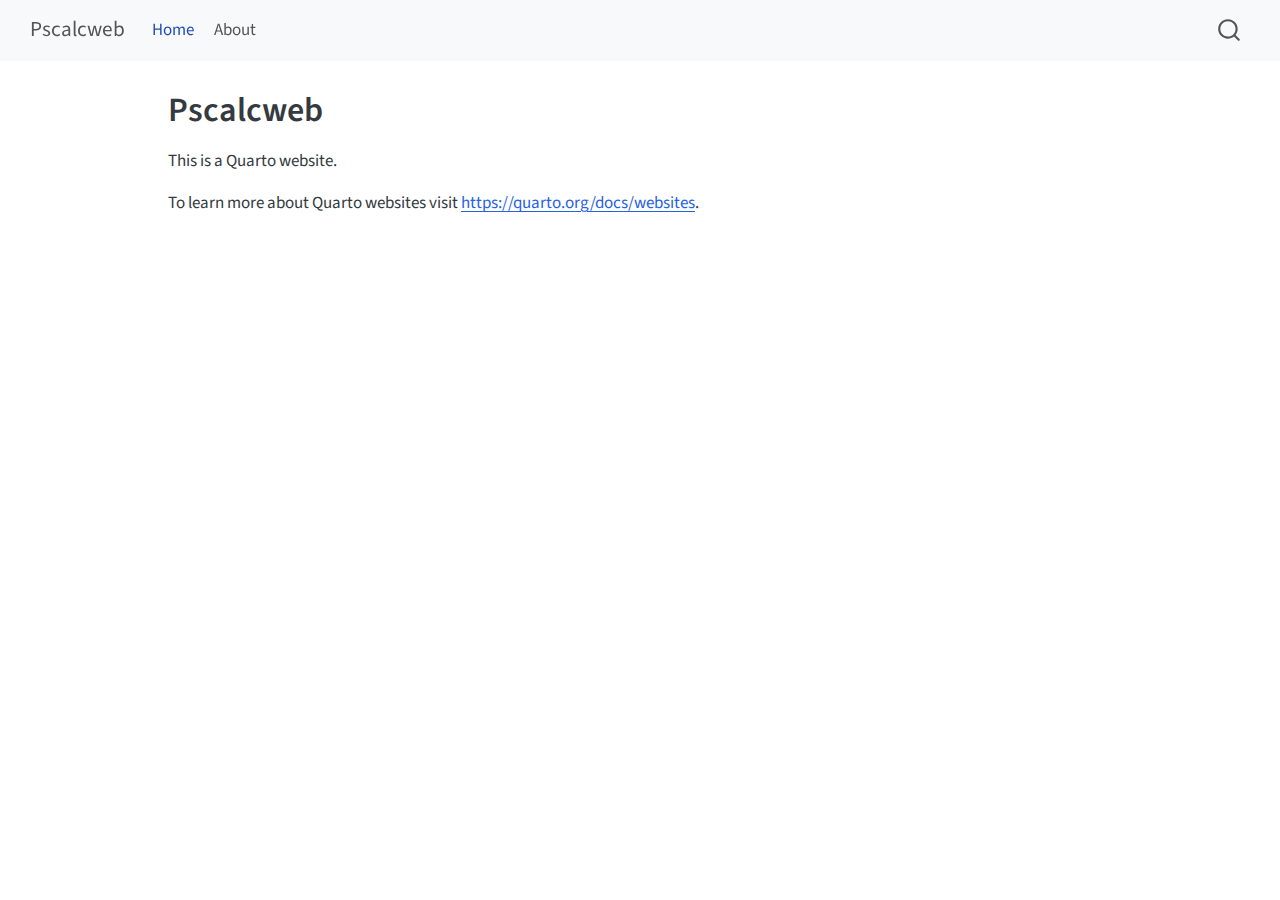
==== docs/index.html @ 0f2204b7 "Publish site to docs/" ====
<!DOCTYPE html>
<html xmlns="http://www.w3.org/1999/xhtml" lang="en" xml:lang="en"><head>

<meta charset="utf-8">
<meta name="generator" content="quarto-1.4.554">

<meta name="viewport" content="width=device-width, initial-scale=1.0, user-scalable=yes">


<title>Pscalcweb</title>
<style>
code{white-space: pre-wrap;}
span.smallcaps{font-variant: small-caps;}
div.columns{display: flex; gap: min(4vw, 1.5em);}
div.column{flex: auto; overflow-x: auto;}
div.hanging-indent{margin-left: 1.5em; text-indent: -1.5em;}
ul.task-list{list-style: none;}
ul.task-list li input[type="checkbox"] {
  width: 0.8em;
  margin: 0 0.8em 0.2em -1em; /* quarto-specific, see https://github.com/quarto-dev/quarto-cli/issues/4556 */ 
  vertical-align: middle;
}
</style>


<script src="site_libs/quarto-nav/quarto-nav.js"></script>
<script src="site_libs/quarto-nav/headroom.min.js"></script>
<script src="site_libs/clipboard/clipboard.min.js"></script>
<script src="site_libs/quarto-search/autocomplete.umd.js"></script>
<script src="site_libs/quarto-search/fuse.min.js"></script>
<script src="site_libs/quarto-search/quarto-search.js"></script>
<meta name="quarto:offset" content="./">
<script src="site_libs/quarto-html/quarto.js"></script>
<script src="site_libs/quarto-html/popper.min.js"></script>
<script src="site_libs/quarto-html/tippy.umd.min.js"></script>
<script src="site_libs/quarto-html/anchor.min.js"></script>
<link href="site_libs/quarto-html/tippy.css" rel="stylesheet">
<link href="site_libs/quarto-html/quarto-syntax-highlighting.css" rel="stylesheet" id="quarto-text-highlighting-styles">
<script src="site_libs/bootstrap/bootstrap.min.js"></script>
<link href="site_libs/bootstrap/bootstrap-icons.css" rel="stylesheet">
<link href="site_libs/bootstrap/bootstrap.min.css" rel="stylesheet" id="quarto-bootstrap" data-mode="light">
<script id="quarto-search-options" type="application/json">{
  "location": "navbar",
  "copy-button": false,
  "collapse-after": 3,
  "panel-placement": "end",
  "type": "overlay",
  "limit": 50,
  "keyboard-shortcut": [
    "f",
    "/",
    "s"
  ],
  "show-item-context": false,
  "language": {
    "search-no-results-text": "No results",
    "search-matching-documents-text": "matching documents",
    "search-copy-link-title": "Copy link to search",
    "search-hide-matches-text": "Hide additional matches",
    "search-more-match-text": "more match in this document",
    "search-more-matches-text": "more matches in this document",
    "search-clear-button-title": "Clear",
    "search-text-placeholder": "",
    "search-detached-cancel-button-title": "Cancel",
    "search-submit-button-title": "Submit",
    "search-label": "Search"
  }
}</script>


<link rel="stylesheet" href="styles.css">
</head>

<body class="nav-fixed">

<div id="quarto-search-results"></div>
  <header id="quarto-header" class="headroom fixed-top">
    <nav class="navbar navbar-expand-lg " data-bs-theme="dark">
      <div class="navbar-container container-fluid">
      <div class="navbar-brand-container mx-auto">
    <a class="navbar-brand" href="./index.html">
    <span class="navbar-title">Pscalcweb</span>
    </a>
  </div>
            <div id="quarto-search" class="" title="Search"></div>
          <button class="navbar-toggler" type="button" data-bs-toggle="collapse" data-bs-target="#navbarCollapse" aria-controls="navbarCollapse" aria-expanded="false" aria-label="Toggle navigation" onclick="if (window.quartoToggleHeadroom) { window.quartoToggleHeadroom(); }">
  <span class="navbar-toggler-icon"></span>
</button>
          <div class="collapse navbar-collapse" id="navbarCollapse">
            <ul class="navbar-nav navbar-nav-scroll me-auto">
  <li class="nav-item">
    <a class="nav-link active" href="./index.html" aria-current="page"> 
<span class="menu-text">Home</span></a>
  </li>  
  <li class="nav-item">
    <a class="nav-link" href="./about.html"> 
<span class="menu-text">About</span></a>
  </li>  
</ul>
          </div> <!-- /navcollapse -->
          <div class="quarto-navbar-tools">
</div>
      </div> <!-- /container-fluid -->
    </nav>
</header>
<!-- content -->
<div id="quarto-content" class="quarto-container page-columns page-rows-contents page-layout-article page-navbar">
<!-- sidebar -->
<!-- margin-sidebar -->
    <div id="quarto-margin-sidebar" class="sidebar margin-sidebar">
        
    </div>
<!-- main -->
<main class="content" id="quarto-document-content">

<header id="title-block-header" class="quarto-title-block default">
<div class="quarto-title">
<h1 class="title">Pscalcweb</h1>
</div>



<div class="quarto-title-meta">

    
  
    
  </div>
  


</header>


<p>This is a Quarto website.</p>
<p>To learn more about Quarto websites visit <a href="https://quarto.org/docs/websites" class="uri">https://quarto.org/docs/websites</a>.</p>



</main> <!-- /main -->
<script id="quarto-html-after-body" type="application/javascript">
window.document.addEventListener("DOMContentLoaded", function (event) {
  const toggleBodyColorMode = (bsSheetEl) => {
    const mode = bsSheetEl.getAttribute("data-mode");
    const bodyEl = window.document.querySelector("body");
    if (mode === "dark") {
      bodyEl.classList.add("quarto-dark");
      bodyEl.classList.remove("quarto-light");
    } else {
      bodyEl.classList.add("quarto-light");
      bodyEl.classList.remove("quarto-dark");
    }
  }
  const toggleBodyColorPrimary = () => {
    const bsSheetEl = window.document.querySelector("link#quarto-bootstrap");
    if (bsSheetEl) {
      toggleBodyColorMode(bsSheetEl);
    }
  }
  toggleBodyColorPrimary();  
  const icon = "";
  const anchorJS = new window.AnchorJS();
  anchorJS.options = {
    placement: 'right',
    icon: icon
  };
  anchorJS.add('.anchored');
  const isCodeAnnotation = (el) => {
    for (const clz of el.classList) {
      if (clz.startsWith('code-annotation-')) {                     
        return true;
      }
    }
    return false;
  }
  const clipboard = new window.ClipboardJS('.code-copy-button', {
    text: function(trigger) {
      const codeEl = trigger.previousElementSibling.cloneNode(true);
      for (const childEl of codeEl.children) {
        if (isCodeAnnotation(childEl)) {
          childEl.remove();
        }
      }
      return codeEl.innerText;
    }
  });
  clipboard.on('success', function(e) {
    // button target
    const button = e.trigger;
    // don't keep focus
    button.blur();
    // flash "checked"
    button.classList.add('code-copy-button-checked');
    var currentTitle = button.getAttribute("title");
    button.setAttribute("title", "Copied!");
    let tooltip;
    if (window.bootstrap) {
      button.setAttribute("data-bs-toggle", "tooltip");
      button.setAttribute("data-bs-placement", "left");
      button.setAttribute("data-bs-title", "Copied!");
      tooltip = new bootstrap.Tooltip(button, 
        { trigger: "manual", 
          customClass: "code-copy-button-tooltip",
          offset: [0, -8]});
      tooltip.show();    
    }
    setTimeout(function() {
      if (tooltip) {
        tooltip.hide();
        button.removeAttribute("data-bs-title");
        button.removeAttribute("data-bs-toggle");
        button.removeAttribute("data-bs-placement");
      }
      button.setAttribute("title", currentTitle);
      button.classList.remove('code-copy-button-checked');
    }, 1000);
    // clear code selection
    e.clearSelection();
  });
    var localhostRegex = new RegExp(/^(?:http|https):\/\/localhost\:?[0-9]*\//);
    var mailtoRegex = new RegExp(/^mailto:/);
      var filterRegex = new RegExp('/' + window.location.host + '/');
    var isInternal = (href) => {
        return filterRegex.test(href) || localhostRegex.test(href) || mailtoRegex.test(href);
    }
    // Inspect non-navigation links and adorn them if external
 	var links = window.document.querySelectorAll('a[href]:not(.nav-link):not(.navbar-brand):not(.toc-action):not(.sidebar-link):not(.sidebar-item-toggle):not(.pagination-link):not(.no-external):not([aria-hidden]):not(.dropdown-item):not(.quarto-navigation-tool)');
    for (var i=0; i<links.length; i++) {
      const link = links[i];
      if (!isInternal(link.href)) {
        // undo the damage that might have been done by quarto-nav.js in the case of
        // links that we want to consider external
        if (link.dataset.originalHref !== undefined) {
          link.href = link.dataset.originalHref;
        }
      }
    }
  function tippyHover(el, contentFn, onTriggerFn, onUntriggerFn) {
    const config = {
      allowHTML: true,
      maxWidth: 500,
      delay: 100,
      arrow: false,
      appendTo: function(el) {
          return el.parentElement;
      },
      interactive: true,
      interactiveBorder: 10,
      theme: 'quarto',
      placement: 'bottom-start',
    };
    if (contentFn) {
      config.content = contentFn;
    }
    if (onTriggerFn) {
      config.onTrigger = onTriggerFn;
    }
    if (onUntriggerFn) {
      config.onUntrigger = onUntriggerFn;
    }
    window.tippy(el, config); 
  }
  const noterefs = window.document.querySelectorAll('a[role="doc-noteref"]');
  for (var i=0; i<noterefs.length; i++) {
    const ref = noterefs[i];
    tippyHover(ref, function() {
      // use id or data attribute instead here
      let href = ref.getAttribute('data-footnote-href') || ref.getAttribute('href');
      try { href = new URL(href).hash; } catch {}
      const id = href.replace(/^#\/?/, "");
      const note = window.document.getElementById(id);
      if (note) {
        return note.innerHTML;
      } else {
        return "";
      }
    });
  }
  const xrefs = window.document.querySelectorAll('a.quarto-xref');
  const processXRef = (id, note) => {
    // Strip column container classes
    const stripColumnClz = (el) => {
      el.classList.remove("page-full", "page-columns");
      if (el.children) {
        for (const child of el.children) {
          stripColumnClz(child);
        }
      }
    }
    stripColumnClz(note)
    if (id === null || id.startsWith('sec-')) {
      // Special case sections, only their first couple elements
      const container = document.createElement("div");
      if (note.children && note.children.length > 2) {
        container.appendChild(note.children[0].cloneNode(true));
        for (let i = 1; i < note.children.length; i++) {
          const child = note.children[i];
          if (child.tagName === "P" && child.innerText === "") {
            continue;
          } else {
            container.appendChild(child.cloneNode(true));
            break;
          }
        }
        if (window.Quarto?.typesetMath) {
          window.Quarto.typesetMath(container);
        }
        return container.innerHTML
      } else {
        if (window.Quarto?.typesetMath) {
          window.Quarto.typesetMath(note);
        }
        return note.innerHTML;
      }
    } else {
      // Remove any anchor links if they are present
      const anchorLink = note.querySelector('a.anchorjs-link');
      if (anchorLink) {
        anchorLink.remove();
      }
      if (window.Quarto?.typesetMath) {
        window.Quarto.typesetMath(note);
      }
      // TODO in 1.5, we should make sure this works without a callout special case
      if (note.classList.contains("callout")) {
        return note.outerHTML;
      } else {
        return note.innerHTML;
      }
    }
  }
  for (var i=0; i<xrefs.length; i++) {
    const xref = xrefs[i];
    tippyHover(xref, undefined, function(instance) {
      instance.disable();
      let url = xref.getAttribute('href');
      let hash = undefined; 
      if (url.startsWith('#')) {
        hash = url;
      } else {
        try { hash = new URL(url).hash; } catch {}
      }
      if (hash) {
        const id = hash.replace(/^#\/?/, "");
        const note = window.document.getElementById(id);
        if (note !== null) {
          try {
            const html = processXRef(id, note.cloneNode(true));
            instance.setContent(html);
          } finally {
            instance.enable();
            instance.show();
          }
        } else {
          // See if we can fetch this
          fetch(url.split('#')[0])
          .then(res => res.text())
          .then(html => {
            const parser = new DOMParser();
            const htmlDoc = parser.parseFromString(html, "text/html");
            const note = htmlDoc.getElementById(id);
            if (note !== null) {
              const html = processXRef(id, note);
              instance.setContent(html);
            } 
          }).finally(() => {
            instance.enable();
            instance.show();
          });
        }
      } else {
        // See if we can fetch a full url (with no hash to target)
        // This is a special case and we should probably do some content thinning / targeting
        fetch(url)
        .then(res => res.text())
        .then(html => {
          const parser = new DOMParser();
          const htmlDoc = parser.parseFromString(html, "text/html");
          const note = htmlDoc.querySelector('main.content');
          if (note !== null) {
            // This should only happen for chapter cross references
            // (since there is no id in the URL)
            // remove the first header
            if (note.children.length > 0 && note.children[0].tagName === "HEADER") {
              note.children[0].remove();
            }
            const html = processXRef(null, note);
            instance.setContent(html);
          } 
        }).finally(() => {
          instance.enable();
          instance.show();
        });
      }
    }, function(instance) {
    });
  }
      let selectedAnnoteEl;
      const selectorForAnnotation = ( cell, annotation) => {
        let cellAttr = 'data-code-cell="' + cell + '"';
        let lineAttr = 'data-code-annotation="' +  annotation + '"';
        const selector = 'span[' + cellAttr + '][' + lineAttr + ']';
        return selector;
      }
      const selectCodeLines = (annoteEl) => {
        const doc = window.document;
        const targetCell = annoteEl.getAttribute("data-target-cell");
        const targetAnnotation = annoteEl.getAttribute("data-target-annotation");
        const annoteSpan = window.document.querySelector(selectorForAnnotation(targetCell, targetAnnotation));
        const lines = annoteSpan.getAttribute("data-code-lines").split(",");
        const lineIds = lines.map((line) => {
          return targetCell + "-" + line;
        })
        let top = null;
        let height = null;
        let parent = null;
        if (lineIds.length > 0) {
            //compute the position of the single el (top and bottom and make a div)
            const el = window.document.getElementById(lineIds[0]);
            top = el.offsetTop;
            height = el.offsetHeight;
            parent = el.parentElement.parentElement;
          if (lineIds.length > 1) {
            const lastEl = window.document.getElementById(lineIds[lineIds.length - 1]);
            const bottom = lastEl.offsetTop + lastEl.offsetHeight;
            height = bottom - top;
          }
          if (top !== null && height !== null && parent !== null) {
            // cook up a div (if necessary) and position it 
            let div = window.document.getElementById("code-annotation-line-highlight");
            if (div === null) {
              div = window.document.createElement("div");
              div.setAttribute("id", "code-annotation-line-highlight");
              div.style.position = 'absolute';
              parent.appendChild(div);
            }
            div.style.top = top - 2 + "px";
            div.style.height = height + 4 + "px";
            div.style.left = 0;
            let gutterDiv = window.document.getElementById("code-annotation-line-highlight-gutter");
            if (gutterDiv === null) {
              gutterDiv = window.document.createElement("div");
              gutterDiv.setAttribute("id", "code-annotation-line-highlight-gutter");
              gutterDiv.style.position = 'absolute';
              const codeCell = window.document.getElementById(targetCell);
              const gutter = codeCell.querySelector('.code-annotation-gutter');
              gutter.appendChild(gutterDiv);
            }
            gutterDiv.style.top = top - 2 + "px";
            gutterDiv.style.height = height + 4 + "px";
          }
          selectedAnnoteEl = annoteEl;
        }
      };
      const unselectCodeLines = () => {
        const elementsIds = ["code-annotation-line-highlight", "code-annotation-line-highlight-gutter"];
        elementsIds.forEach((elId) => {
          const div = window.document.getElementById(elId);
          if (div) {
            div.remove();
          }
        });
        selectedAnnoteEl = undefined;
      };
        // Handle positioning of the toggle
    window.addEventListener(
      "resize",
      throttle(() => {
        elRect = undefined;
        if (selectedAnnoteEl) {
          selectCodeLines(selectedAnnoteEl);
        }
      }, 10)
    );
    function throttle(fn, ms) {
    let throttle = false;
    let timer;
      return (...args) => {
        if(!throttle) { // first call gets through
            fn.apply(this, args);
            throttle = true;
        } else { // all the others get throttled
            if(timer) clearTimeout(timer); // cancel #2
            timer = setTimeout(() => {
              fn.apply(this, args);
              timer = throttle = false;
            }, ms);
        }
      };
    }
      // Attach click handler to the DT
      const annoteDls = window.document.querySelectorAll('dt[data-target-cell]');
      for (const annoteDlNode of annoteDls) {
        annoteDlNode.addEventListener('click', (event) => {
          const clickedEl = event.target;
          if (clickedEl !== selectedAnnoteEl) {
            unselectCodeLines();
            const activeEl = window.document.querySelector('dt[data-target-cell].code-annotation-active');
            if (activeEl) {
              activeEl.classList.remove('code-annotation-active');
            }
            selectCodeLines(clickedEl);
            clickedEl.classList.add('code-annotation-active');
          } else {
            // Unselect the line
            unselectCodeLines();
            clickedEl.classList.remove('code-annotation-active');
          }
        });
      }
  const findCites = (el) => {
    const parentEl = el.parentElement;
    if (parentEl) {
      const cites = parentEl.dataset.cites;
      if (cites) {
        return {
          el,
          cites: cites.split(' ')
        };
      } else {
        return findCites(el.parentElement)
      }
    } else {
      return undefined;
    }
  };
  var bibliorefs = window.document.querySelectorAll('a[role="doc-biblioref"]');
  for (var i=0; i<bibliorefs.length; i++) {
    const ref = bibliorefs[i];
    const citeInfo = findCites(ref);
    if (citeInfo) {
      tippyHover(citeInfo.el, function() {
        var popup = window.document.createElement('div');
        citeInfo.cites.forEach(function(cite) {
          var citeDiv = window.document.createElement('div');
          citeDiv.classList.add('hanging-indent');
          citeDiv.classList.add('csl-entry');
          var biblioDiv = window.document.getElementById('ref-' + cite);
          if (biblioDiv) {
            citeDiv.innerHTML = biblioDiv.innerHTML;
          }
          popup.appendChild(citeDiv);
        });
        return popup.innerHTML;
      });
    }
  }
});
</script>
</div> <!-- /content -->




</body></html>
---- docs/site_libs/quarto-html/tippy.css ----
.tippy-box[data-animation=fade][data-state=hidden]{opacity:0}[data-tippy-root]{max-width:calc(100vw - 10px)}.tippy-box{position:relative;background-color:#333;color:#fff;border-radius:4px;font-size:14px;line-height:1.4;white-space:normal;outline:0;transition-property:transform,visibility,opacity}.tippy-box[data-placement^=top]>.tippy-arrow{bottom:0}.tippy-box[data-placement^=top]>.tippy-arrow:before{bottom:-7px;left:0;border-width:8px 8px 0;border-top-color:initial;transform-origin:center top}.tippy-box[data-placement^=bottom]>.tippy-arrow{top:0}.tippy-box[data-placement^=bottom]>.tippy-arrow:before{top:-7px;left:0;border-width:0 8px 8px;border-bottom-color:initial;transform-origin:center bottom}.tippy-box[data-placement^=left]>.tippy-arrow{right:0}.tippy-box[data-placement^=left]>.tippy-arrow:before{border-width:8px 0 8px 8px;border-left-color:initial;right:-7px;transform-origin:center left}.tippy-box[data-placement^=right]>.tippy-arrow{left:0}.tippy-box[data-placement^=right]>.tippy-arrow:before{left:-7px;border-width:8px 8px 8px 0;border-right-color:initial;transform-origin:center right}.tippy-box[data-inertia][data-state=visible]{transition-timing-function:cubic-bezier(.54,1.5,.38,1.11)}.tippy-arrow{width:16px;height:16px;color:#333}.tippy-arrow:before{content:"";position:absolute;border-color:transparent;border-style:solid}.tippy-content{position:relative;padding:5px 9px;z-index:1}
---- docs/site_libs/quarto-html/quarto-syntax-highlighting.css ----
/* quarto syntax highlight colors */
:root {
  --quarto-hl-ot-color: #003B4F;
  --quarto-hl-at-color: #657422;
  --quarto-hl-ss-color: #20794D;
  --quarto-hl-an-color: #5E5E5E;
  --quarto-hl-fu-color: #4758AB;
  --quarto-hl-st-color: #20794D;
  --quarto-hl-cf-color: #003B4F;
  --quarto-hl-op-color: #5E5E5E;
  --quarto-hl-er-color: #AD0000;
  --quarto-hl-bn-color: #AD0000;
  --quarto-hl-al-color: #AD0000;
  --quarto-hl-va-color: #111111;
  --quarto-hl-bu-color: inherit;
  --quarto-hl-ex-color: inherit;
  --quarto-hl-pp-color: #AD0000;
  --quarto-hl-in-color: #5E5E5E;
  --quarto-hl-vs-color: #20794D;
  --quarto-hl-wa-color: #5E5E5E;
  --quarto-hl-do-color: #5E5E5E;
  --quarto-hl-im-color: #00769E;
  --quarto-hl-ch-color: #20794D;
  --quarto-hl-dt-color: #AD0000;
  --quarto-hl-fl-color: #AD0000;
  --quarto-hl-co-color: #5E5E5E;
  --quarto-hl-cv-color: #5E5E5E;
  --quarto-hl-cn-color: #8f5902;
  --quarto-hl-sc-color: #5E5E5E;
  --quarto-hl-dv-color: #AD0000;
  --quarto-hl-kw-color: #003B4F;
}

/* other quarto variables */
:root {
  --quarto-font-monospace: SFMono-Regular, Menlo, Monaco, Consolas, "Liberation Mono", "Courier New", monospace;
}

pre > code.sourceCode > span {
  color: #003B4F;
}

code span {
  color: #003B4F;
}

code.sourceCode > span {
  color: #003B4F;
}

div.sourceCode,
div.sourceCode pre.sourceCode {
  color: #003B4F;
}

code span.ot {
  color: #003B4F;
  font-style: inherit;
}

code span.at {
  color: #657422;
  font-style: inherit;
}

code span.ss {
  color: #20794D;
  font-style: inherit;
}

code span.an {
  color: #5E5E5E;
  font-style: inherit;
}

code span.fu {
  color: #4758AB;
  font-style: inherit;
}

code span.st {
  color: #20794D;
  font-style: inherit;
}

code span.cf {
  color: #003B4F;
  font-style: inherit;
}

code span.op {
  color: #5E5E5E;
  font-style: inherit;
}

code span.er {
  color: #AD0000;
  font-style: inherit;
}

code span.bn {
  color: #AD0000;
  font-style: inherit;
}

code span.al {
  color: #AD0000;
  font-style: inherit;
}

code span.va {
  color: #111111;
  font-style: inherit;
}

code span.bu {
  font-style: inherit;
}

code span.ex {
  font-style: inherit;
}

code span.pp {
  color: #AD0000;
  font-style: inherit;
}

code span.in {
  color: #5E5E5E;
  font-style: inherit;
}

code span.vs {
  color: #20794D;
  font-style: inherit;
}

code span.wa {
  color: #5E5E5E;
  font-style: italic;
}

code span.do {
  color: #5E5E5E;
  font-style: italic;
}

code span.im {
  color: #00769E;
  font-style: inherit;
}

code span.ch {
  color: #20794D;
  font-style: inherit;
}

code span.dt {
  color: #AD0000;
  font-style: inherit;
}

code span.fl {
  color: #AD0000;
  font-style: inherit;
}

code span.co {
  color: #5E5E5E;
  font-style: inherit;
}

code span.cv {
  color: #5E5E5E;
  font-style: italic;
}

code span.cn {
  color: #8f5902;
  font-style: inherit;
}

code span.sc {
  color: #5E5E5E;
  font-style: inherit;
}

code span.dv {
  color: #AD0000;
  font-style: inherit;
}

code span.kw {
  color: #003B4F;
  font-style: inherit;
}

.prevent-inlining {
  content: "</";
}

/*# sourceMappingURL=debc5d5d77c3f9108843748ff7464032.css.map */
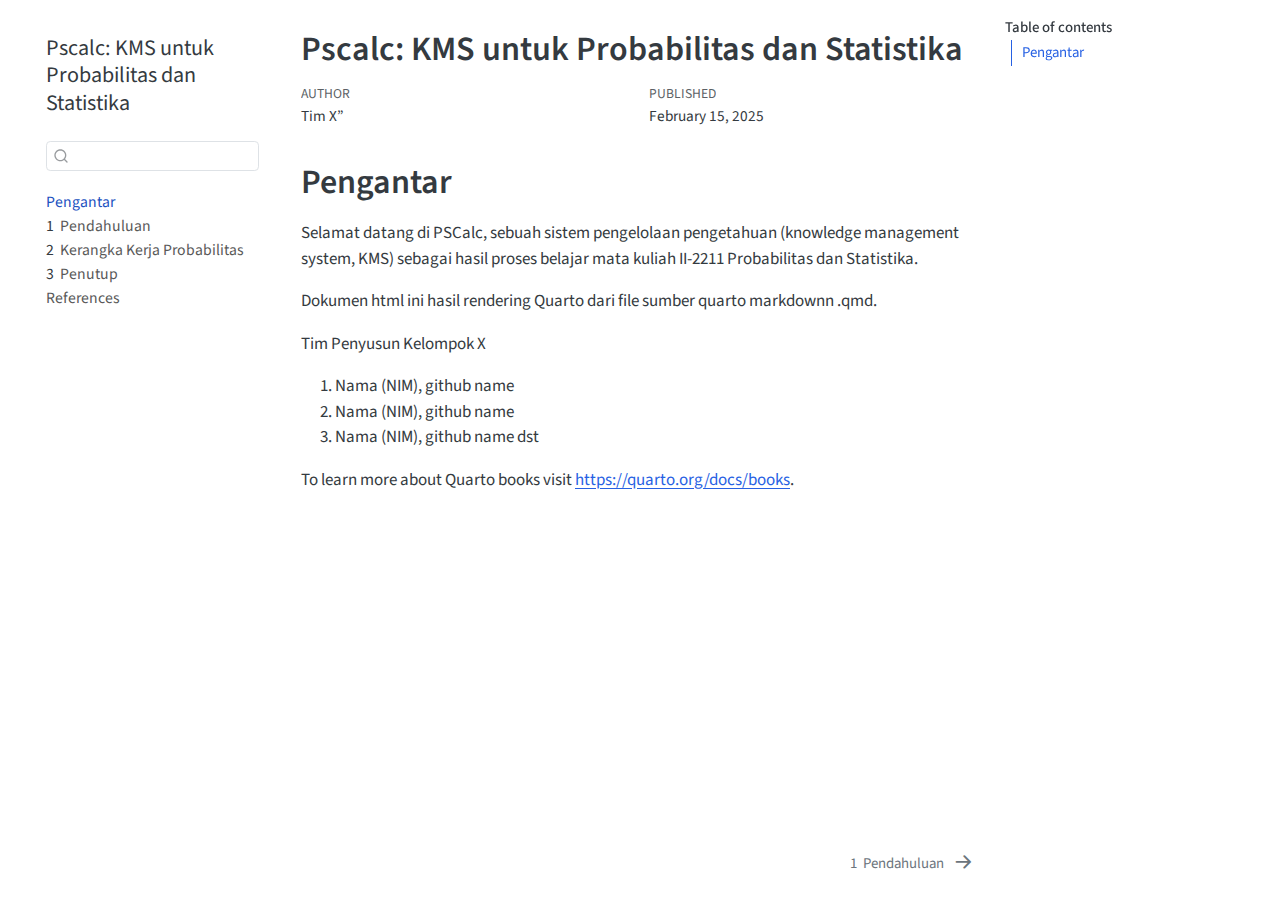
==== commit 7ee24d52: "Problem set 1" ====
--- a/docs/index.html
+++ b/docs/index.html
@@ -2,12 +2,14 @@
 <html xmlns="http://www.w3.org/1999/xhtml" lang="en" xml:lang="en"><head>
 
 <meta charset="utf-8">
-<meta name="generator" content="quarto-1.4.554">
+<meta name="generator" content="quarto-1.4.553">
 
 <meta name="viewport" content="width=device-width, initial-scale=1.0, user-scalable=yes">
 
-
-<title>Pscalcweb</title>
+<meta name="author" content="Tim X”">
+<meta name="dcterms.date" content="2025-02-15">
+
+<title>Pscalc: KMS untuk Probabilitas dan Statistika</title>
 <style>
 code{white-space: pre-wrap;}
 span.smallcaps{font-variant: small-caps;}
@@ -30,6 +32,7 @@
 <script src="site_libs/quarto-search/fuse.min.js"></script>
 <script src="site_libs/quarto-search/quarto-search.js"></script>
 <meta name="quarto:offset" content="./">
+<link href="./intro.html" rel="next">
 <script src="site_libs/quarto-html/quarto.js"></script>
 <script src="site_libs/quarto-html/popper.min.js"></script>
 <script src="site_libs/quarto-html/tippy.umd.min.js"></script>
@@ -40,11 +43,11 @@
 <link href="site_libs/bootstrap/bootstrap-icons.css" rel="stylesheet">
 <link href="site_libs/bootstrap/bootstrap.min.css" rel="stylesheet" id="quarto-bootstrap" data-mode="light">
 <script id="quarto-search-options" type="application/json">{
-  "location": "navbar",
+  "location": "sidebar",
   "copy-button": false,
   "collapse-after": 3,
-  "panel-placement": "end",
-  "type": "overlay",
+  "panel-placement": "start",
+  "type": "textbox",
   "limit": 50,
   "keyboard-shortcut": [
     "f",
@@ -68,61 +71,111 @@
 }</script>
 
 
-<link rel="stylesheet" href="styles.css">
 </head>
 
-<body class="nav-fixed">
+<body class="nav-sidebar floating">
 
 <div id="quarto-search-results"></div>
   <header id="quarto-header" class="headroom fixed-top">
-    <nav class="navbar navbar-expand-lg " data-bs-theme="dark">
-      <div class="navbar-container container-fluid">
-      <div class="navbar-brand-container mx-auto">
-    <a class="navbar-brand" href="./index.html">
-    <span class="navbar-title">Pscalcweb</span>
-    </a>
-  </div>
-            <div id="quarto-search" class="" title="Search"></div>
-          <button class="navbar-toggler" type="button" data-bs-toggle="collapse" data-bs-target="#navbarCollapse" aria-controls="navbarCollapse" aria-expanded="false" aria-label="Toggle navigation" onclick="if (window.quartoToggleHeadroom) { window.quartoToggleHeadroom(); }">
-  <span class="navbar-toggler-icon"></span>
-</button>
-          <div class="collapse navbar-collapse" id="navbarCollapse">
-            <ul class="navbar-nav navbar-nav-scroll me-auto">
-  <li class="nav-item">
-    <a class="nav-link active" href="./index.html" aria-current="page"> 
-<span class="menu-text">Home</span></a>
-  </li>  
-  <li class="nav-item">
-    <a class="nav-link" href="./about.html"> 
-<span class="menu-text">About</span></a>
-  </li>  
-</ul>
-          </div> <!-- /navcollapse -->
-          <div class="quarto-navbar-tools">
-</div>
-      </div> <!-- /container-fluid -->
-    </nav>
+  <nav class="quarto-secondary-nav">
+    <div class="container-fluid d-flex">
+      <button type="button" class="quarto-btn-toggle btn" data-bs-toggle="collapse" data-bs-target=".quarto-sidebar-collapse-item" aria-controls="quarto-sidebar" aria-expanded="false" aria-label="Toggle sidebar navigation" onclick="if (window.quartoToggleHeadroom) { window.quartoToggleHeadroom(); }">
+        <i class="bi bi-layout-text-sidebar-reverse"></i>
+      </button>
+        <nav class="quarto-page-breadcrumbs" aria-label="breadcrumb"><ol class="breadcrumb"><li class="breadcrumb-item"><a href="./index.html">Pengantar</a></li></ol></nav>
+        <a class="flex-grow-1" role="button" data-bs-toggle="collapse" data-bs-target=".quarto-sidebar-collapse-item" aria-controls="quarto-sidebar" aria-expanded="false" aria-label="Toggle sidebar navigation" onclick="if (window.quartoToggleHeadroom) { window.quartoToggleHeadroom(); }">      
+        </a>
+      <button type="button" class="btn quarto-search-button" aria-label="" onclick="window.quartoOpenSearch();">
+        <i class="bi bi-search"></i>
+      </button>
+    </div>
+  </nav>
 </header>
 <!-- content -->
-<div id="quarto-content" class="quarto-container page-columns page-rows-contents page-layout-article page-navbar">
+<div id="quarto-content" class="quarto-container page-columns page-rows-contents page-layout-article">
 <!-- sidebar -->
+  <nav id="quarto-sidebar" class="sidebar collapse collapse-horizontal quarto-sidebar-collapse-item sidebar-navigation floating overflow-auto">
+    <div class="pt-lg-2 mt-2 text-left sidebar-header">
+    <div class="sidebar-title mb-0 py-0">
+      <a href="./">Pscalc: KMS untuk Probabilitas dan Statistika</a> 
+    </div>
+      </div>
+        <div class="mt-2 flex-shrink-0 align-items-center">
+        <div class="sidebar-search">
+        <div id="quarto-search" class="" title="Search"></div>
+        </div>
+        </div>
+    <div class="sidebar-menu-container"> 
+    <ul class="list-unstyled mt-1">
+        <li class="sidebar-item">
+  <div class="sidebar-item-container"> 
+  <a href="./index.html" class="sidebar-item-text sidebar-link active">
+ <span class="menu-text">Pengantar</span></a>
+  </div>
+</li>
+        <li class="sidebar-item">
+  <div class="sidebar-item-container"> 
+  <a href="./intro.html" class="sidebar-item-text sidebar-link">
+ <span class="menu-text"><span class="chapter-number">1</span>&nbsp; <span class="chapter-title">Pendahuluan</span></span></a>
+  </div>
+</li>
+        <li class="sidebar-item">
+  <div class="sidebar-item-container"> 
+  <a href="./ps1/index.html" class="sidebar-item-text sidebar-link">
+ <span class="menu-text"><span class="chapter-number">2</span>&nbsp; <span class="chapter-title">Kerangka Kerja Probabilitas</span></span></a>
+  </div>
+</li>
+        <li class="sidebar-item">
+  <div class="sidebar-item-container"> 
+  <a href="./summary.html" class="sidebar-item-text sidebar-link">
+ <span class="menu-text"><span class="chapter-number">3</span>&nbsp; <span class="chapter-title">Penutup</span></span></a>
+  </div>
+</li>
+        <li class="sidebar-item">
+  <div class="sidebar-item-container"> 
+  <a href="./references.html" class="sidebar-item-text sidebar-link">
+ <span class="menu-text">References</span></a>
+  </div>
+</li>
+    </ul>
+    </div>
+</nav>
+<div id="quarto-sidebar-glass" class="quarto-sidebar-collapse-item" data-bs-toggle="collapse" data-bs-target=".quarto-sidebar-collapse-item"></div>
 <!-- margin-sidebar -->
     <div id="quarto-margin-sidebar" class="sidebar margin-sidebar">
-        
+        <nav id="TOC" role="doc-toc" class="toc-active">
+    <h2 id="toc-title">Table of contents</h2>
+   
+  <ul>
+  <li><a href="#pengantar" id="toc-pengantar" class="nav-link active" data-scroll-target="#pengantar">Pengantar</a></li>
+  </ul>
+</nav>
     </div>
 <!-- main -->
 <main class="content" id="quarto-document-content">
 
 <header id="title-block-header" class="quarto-title-block default">
 <div class="quarto-title">
-<h1 class="title">Pscalcweb</h1>
+<h1 class="title">Pscalc: KMS untuk Probabilitas dan Statistika</h1>
 </div>
 
 
 
 <div class="quarto-title-meta">
 
+    <div>
+    <div class="quarto-title-meta-heading">Author</div>
+    <div class="quarto-title-meta-contents">
+             <p>Tim X” </p>
+          </div>
+  </div>
     
+    <div>
+    <div class="quarto-title-meta-heading">Published</div>
+    <div class="quarto-title-meta-contents">
+      <p class="date">February 15, 2025</p>
+    </div>
+  </div>
   
     
   </div>
@@ -132,10 +185,20 @@
 </header>
 
 
-<p>This is a Quarto website.</p>
-<p>To learn more about Quarto websites visit <a href="https://quarto.org/docs/websites" class="uri">https://quarto.org/docs/websites</a>.</p>
-
-
+<section id="pengantar" class="level1 unnumbered">
+<h1 class="unnumbered">Pengantar</h1>
+<p>Selamat datang di PSCalc, sebuah sistem pengelolaan pengetahuan (knowledge management system, KMS) sebagai hasil proses belajar mata kuliah II-2211 Probabilitas dan Statistika.</p>
+<p>Dokumen html ini hasil rendering Quarto dari file sumber quarto markdownn .qmd.</p>
+<p>Tim Penyusun Kelompok X</p>
+<ol type="1">
+<li>Nama (NIM), github name</li>
+<li>Nama (NIM), github name</li>
+<li>Nama (NIM), github name dst</li>
+</ol>
+<p>To learn more about Quarto books visit <a href="https://quarto.org/docs/books" class="uri">https://quarto.org/docs/books</a>.</p>
+
+
+</section>
 
 </main> <!-- /main -->
 <script id="quarto-html-after-body" type="application/javascript">
@@ -547,6 +610,15 @@
   }
 });
 </script>
+<nav class="page-navigation">
+  <div class="nav-page nav-page-previous">
+  </div>
+  <div class="nav-page nav-page-next">
+      <a href="./intro.html" class="pagination-link" aria-label="Pendahuluan">
+        <span class="nav-page-text"><span class="chapter-number">1</span>&nbsp; <span class="chapter-title">Pendahuluan</span></span> <i class="bi bi-arrow-right-short"></i>
+      </a>
+  </div>
+</nav>
 </div> <!-- /content -->
 
 
